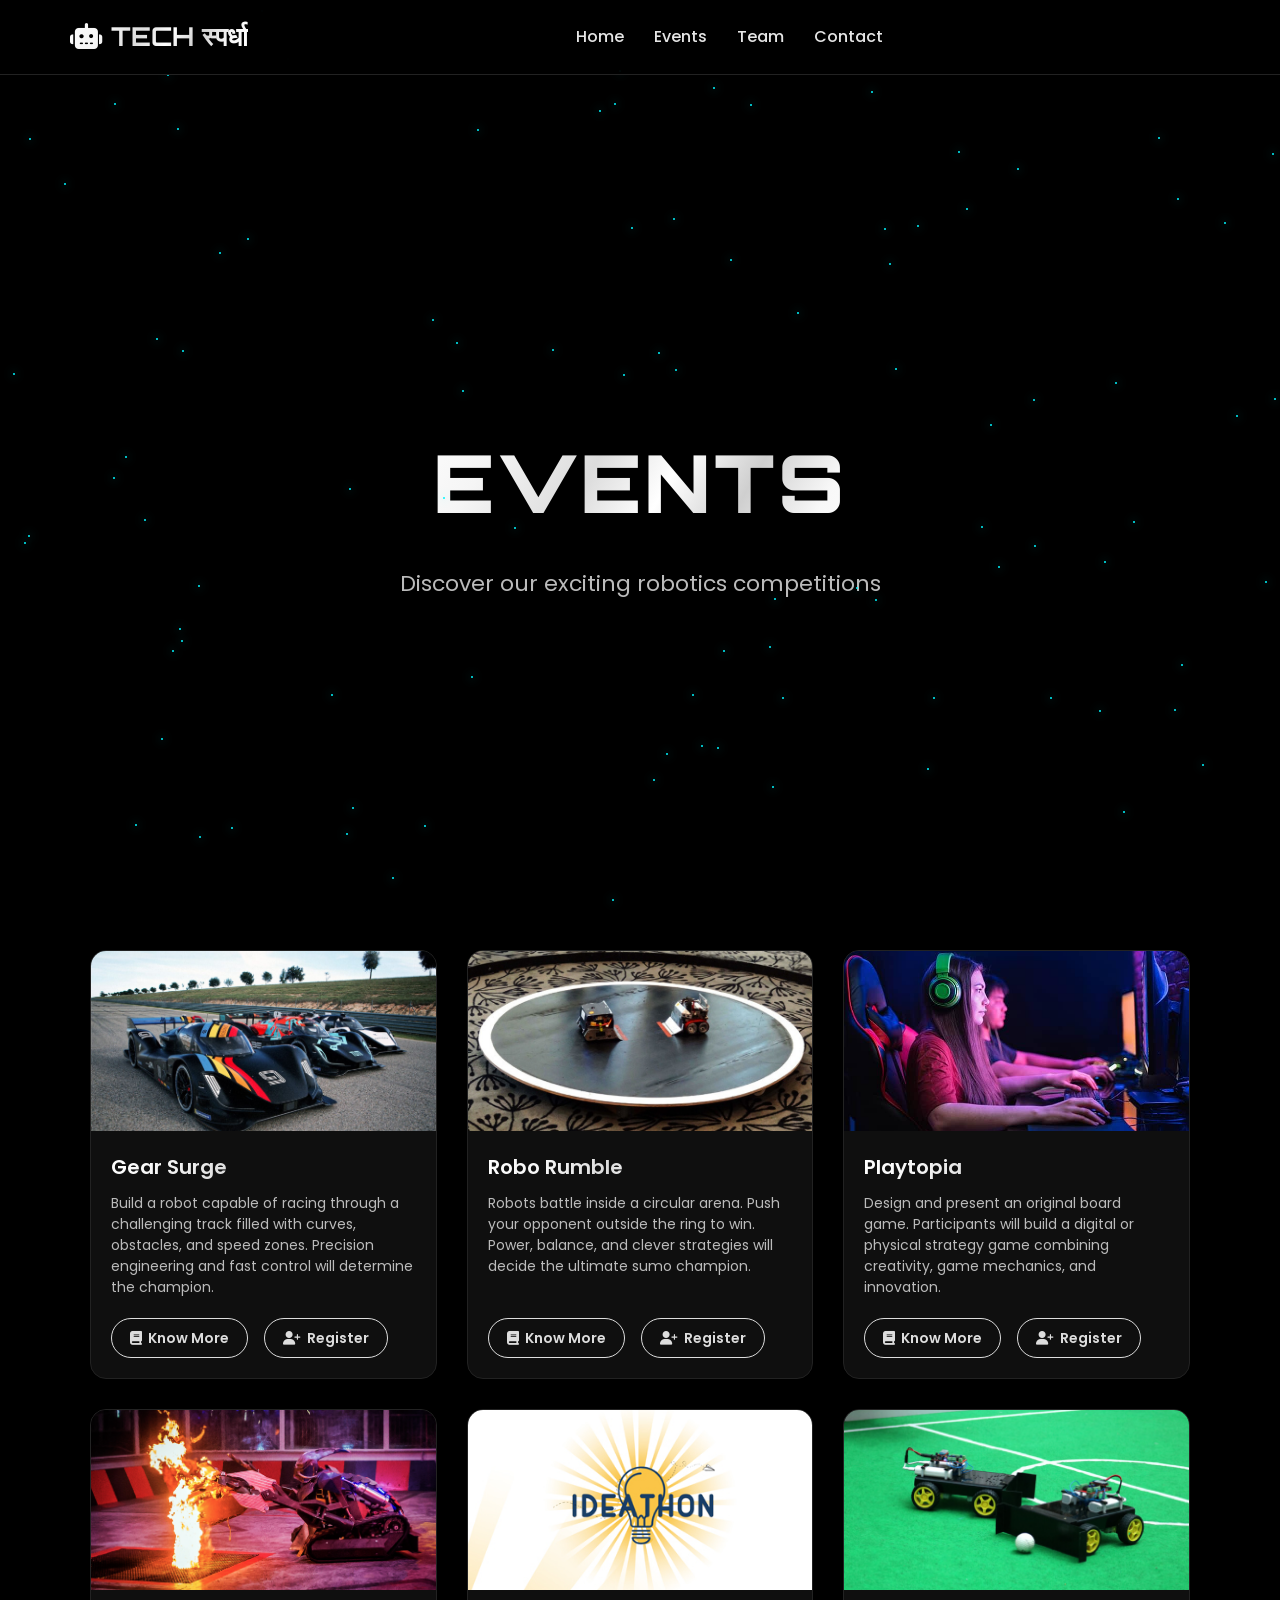
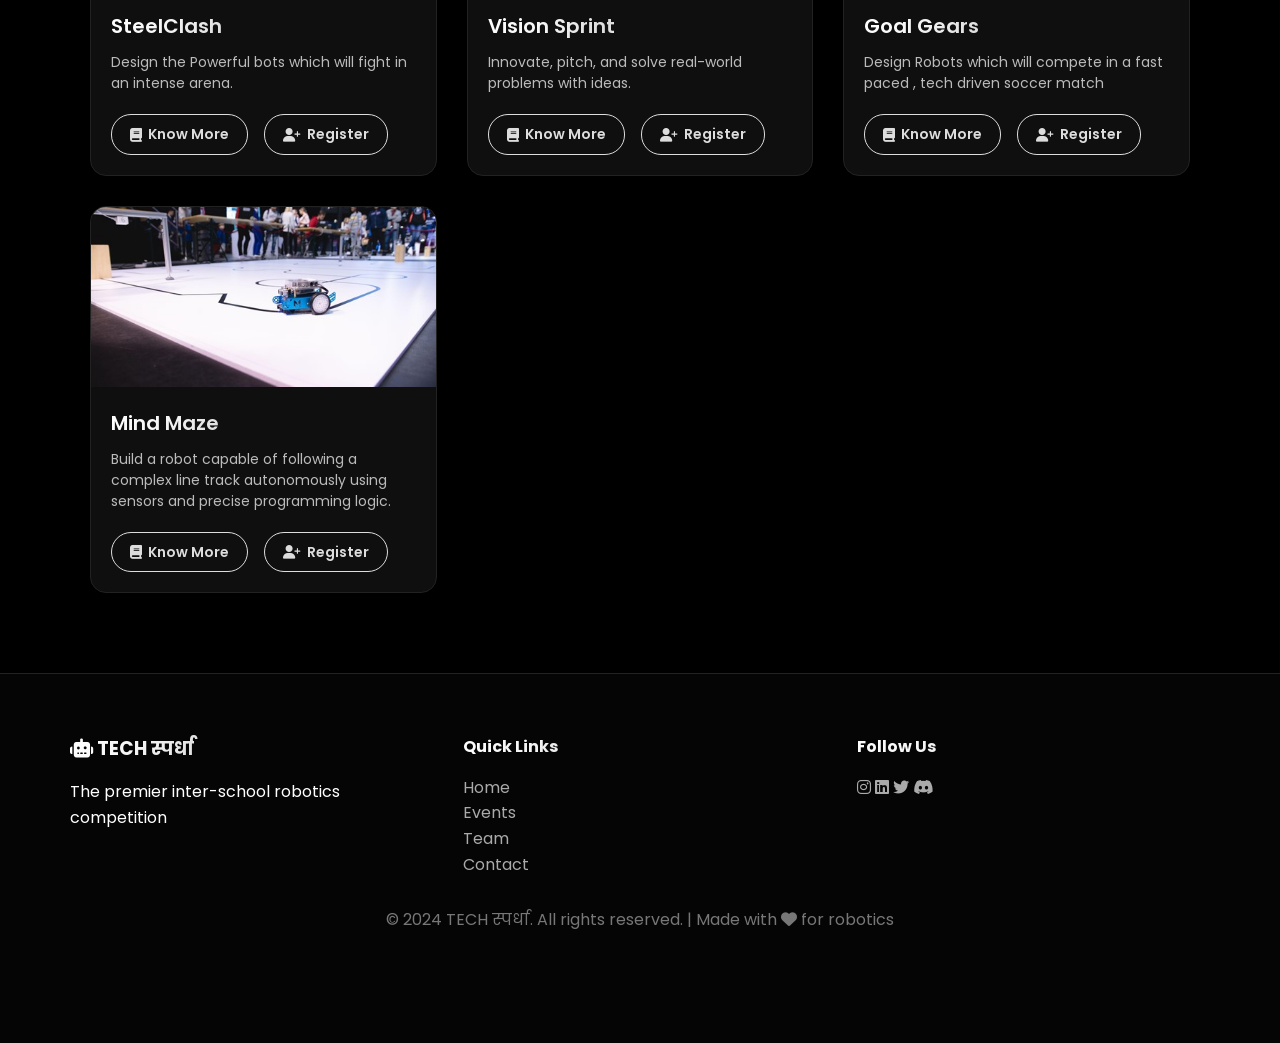
==== events.html @ 5dbe4485 "first commit" ====
<!DOCTYPE html>
<html lang="en">

<head>
    <meta charset="UTF-8">
    <meta name="viewport" content="width=device-width, initial-scale=1.0">
    <title>Events - TECH स्पर्धा</title>
    <link rel="stylesheet" href="css/style.css">
    <link
        href="https://fonts.googleapis.com/css2?family=Orbitron:wght@400;700;900&family=Poppins:wght@300;400;500;600;700&display=swap"
        rel="stylesheet">
    <link rel="stylesheet" href="https://cdnjs.cloudflare.com/ajax/libs/font-awesome/6.4.0/css/all.min.css">
</head>

<body>
    <!-- Navigation (same as index.html) -->
    <nav class="navbar" id="navbar">
        <div class="nav-container">
            <div class="nav-logo">
                <h2><i class="fas fa-robot"></i> TECH स्पर्धा</h2>
            </div>
            <ul class="nav-menu" id="nav-menu">
                <li><a href="index.html" class="nav-link">Home</a></li>
                <li><a href="events.html" class="nav-link active">Events</a></li>
                <li><a href="team.html" class="nav-link">Team</a></li>
                <li><a href="contact.html" class="nav-link">Contact</a></li>
            </ul>
            <div class="hamburger" id="hamburger">
                <span></span>
                <span></span>
                <span></span>
            </div>
        </div>
    </nav>

    <!-- Events Hero -->
    <section class="hero events-hero">
        <div class="particles-container" id="particles"></div>

        <div class="hero-content">
            <h1 class="hero-title">
                <span class="title-glow">EVENTS</span>
            </h1>

            <p class="hero-subtitle">
                Discover our exciting robotics competitions
            </p>
        </div>
    </section>


    <div class="container">

        <div class="events-grid reveal">

            <!-- Robo Race -->
            <div class="event-card">

                <div class="event-image">
                    <img src="images/roborace.jpg" alt="Robo Race">
                </div>

                <div class="event-content">

                    <h3 class="event-title">Gear Surge</h3>

                    <p class="event-description">
                        Build a robot capable of racing through a challenging
                        track filled with curves, obstacles, and speed zones.
                        Precision engineering and fast control will determine
                        the champion.
                    </p>

                    <div style="display:flex;gap:1rem;flex-wrap:wrap">

                        <a href="https://docs.google.com/document/d/19r7a6vHs6Zb6Gws77DwMlONx9nXaUW1XgzPPgQD-1MM/edit?usp=sharing" class="btn btn-primary glow-btn">
                            <i class="fas fa-book"></i> Know More
                        </a>

                        <a href="https://docs.google.com/forms/d/e/1FAIpQLSeAZu3N4TaOYRzeDO6bY5gR3OrfmacQBoKIBjnNvk2OwQA_SA/viewform?usp=header" class="btn btn-secondary glow-btn">
                            <i class="fas fa-user-plus"></i> Register
                        </a>

                    </div>
                </div>
            </div>


            <!-- Robo Sumo -->
            <div class="event-card">

                <div class="event-image">
                    <img src="images/robosumo.jpg" alt="Robo Sumo">
                </div>

                <div class="event-content">

                    <h3 class="event-title">Robo Rumble</h3>

                    <p class="event-description">
                        Robots battle inside a circular arena.
                        Push your opponent outside the ring to win.
                        Power, balance, and clever strategies will decide
                        the ultimate sumo champion.
                    </p>

                    <div style="display:flex;gap:1rem;flex-wrap:wrap">

                        <a href="https://www.canva.com/design/DAHD54fnrkE/pf0x6pQLyC8SDWZHCk8OaQ/edit?utm_content=DAHD54fnrkE&utm_campaign=designshare&utm_medium=link2&utm_source=sharebutton" class="btn btn-primary glow-btn">
                            <i class="fas fa-book"></i> Know More
                        </a>

                        <a href="https://docs.google.com/forms/d/e/1FAIpQLSdjxSISDIROyccso_bXUbIMFEIyvlvuUOYpcOmz6I207OYSbQ/viewform?usp=header" class="btn btn-secondary glow-btn">
                            <i class="fas fa-user-plus"></i> Register
                        </a>

                    </div>
                </div>
            </div>


            <!-- Playtopia -->
            <div class="event-card">

                <div class="event-image">
                    <img src="images/Playtopia.jpg" alt="Playtopia">
                </div>

                <div class="event-content">

                    <h3 class="event-title">Playtopia</h3>

                    <p class="event-description">
                        Design and present an original board game.
                        Participants will build a digital or physical
                        strategy game combining creativity,
                        game mechanics, and innovation.
                    </p>

                    <div style="display:flex;gap:1rem;flex-wrap:wrap">

                        <a href="#" class="btn btn-primary glow-btn">
                            <i class="fas fa-book"></i> Know More
                        </a>

                        <a href="#" class="btn btn-secondary glow-btn">
                            <i class="fas fa-user-plus"></i> Register
                        </a>

                    </div>
                </div>
            </div>


            <!-- Steel Clash -->
            <div class="event-card">

                <div class="event-image">
                    <img src="images/robowar.jpg" alt="Steel Clash">
                </div>

                <div class="event-content">

                    <h3 class="event-title">SteelClash</h3>

                    <p class="event-description">
                        Design the Powerful bots which will fight in an intense arena.
                    </p>

                    <div style="display:flex;gap:1rem;flex-wrap:wrap">

                        <a href="https://docs.google.com/document/d/1NfIkL4yysvDwyWN-y6WPr_WoPJZWs92OUw1VvDXWTPw/edit?tab=t.0" class="btn btn-primary glow-btn">
                            <i class="fas fa-book"></i> Know More
                        </a>

                        <a href="https://docs.google.com/forms/d/e/1FAIpQLScg9V_HmQF0khNQ1MRYf8Kh8GDA3vRK-QGTt0h68MbArfQ3XQ/viewform?usp=header" class="btn btn-secondary glow-btn">
                            <i class="fas fa-user-plus"></i> Register
                        </a>

                    </div>
                </div>
            </div>


            <!-- Vision Sprint -->
            <div class="event-card">

                <div class="event-image">
                    <img src="images/Vision.jpg" alt="Steel Clash">
                </div>

                <div class="event-content">

                    <h3 class="event-title">Vision Sprint</h3>

                    <p class="event-description">
                        Innovate, pitch, and solve real-world problems with ideas.
                    </p>

                    <div style="display:flex;gap:1rem;flex-wrap:wrap">

                        <a href="#" class="btn btn-primary glow-btn">
                            <i class="fas fa-book"></i> Know More
                        </a>

                        <a href="#" class="btn btn-secondary glow-btn">
                            <i class="fas fa-user-plus"></i> Register
                        </a>

                    </div>
                </div>
            </div>


            <!-- Goal Gears -->
            <div class="event-card">

                <div class="event-image">
                    <img src="images/robosoccer.jpg" alt="Goal Gears">
                </div>

                <div class="event-content">

                    <h3 class="event-title">Goal Gears</h3>

                    <p class="event-description">
                        Design Robots which will compete in a fast paced , tech driven soccer match
                    </p>

                    <div style="display:flex;gap:1rem;flex-wrap:wrap">

                        <a href="https://docs.google.com/document/d/15_ErCenuzZOabFydwCDh6E4BuXjCzUKPn5Hl1UNAxjU/edit?usp=sharing" class="btn btn-primary glow-btn">
                            <i class="fas fa-book"></i> Know More
                        </a>

                        <a href="https://docs.google.com/forms/d/e/1FAIpQLSdrqlQn7QvFm3JO25x3XCVvNGfj36WnvuYCMeFIhEW9r8CFxQ/viewform?usp=header" class="btn btn-secondary glow-btn">
                            <i class="fas fa-user-plus"></i> Register
                        </a>

                    </div>
                </div>
            </div>


            <!-- Line Follower -->
            <div class="event-card">

                <div class="event-image">
                    <img src="images/lfr.jpg" alt="Line Follower">
                </div>

                <div class="event-content">

                    <h3 class="event-title">Mind Maze</h3>

                    <p class="event-description">
                        Build a robot capable of following a complex
                        line track autonomously using sensors and
                        precise programming logic.
                    </p>

                    <div style="display:flex;gap:1rem;flex-wrap:wrap">

                        <a href="#" class="btn btn-primary glow-btn">
                            <i class="fas fa-book"></i> Know More
                        </a>

                        <a href="https://docs.google.com/forms/d/e/1FAIpQLSe1XOK1P92j1g7oLdrAQRCh21oIx9UdO5BETYP6MVZxD5YPZg/viewform?usp=header" class="btn btn-secondary glow-btn">
                            <i class="fas fa-user-plus"></i> Register
                        </a>

                    </div>
                </div>
            </div>


        </div>
    </div>

    <!-- Footer (same as index.html) -->
    <footer class="footer">
        <div class="container">
            <div class="footer-content">
                <div class="footer-section">
                    <h3><i class="fas fa-robot"></i> TECH स्पर्धा</h3>
                    <p>The premier inter-school robotics competition</p>
                </div>
                <div class="footer-section">
                    <h4>Quick Links</h4>
                    <ul>
                        <li><a href="index.html">Home</a></li>
                        <li><a href="events.html">Events</a></li>
                        <li><a href="team.html">Team</a></li>
                        <li><a href="contact.html">Contact</a></li>
                    </ul>
                </div>
                <div class="footer-section">
                    <h4>Follow Us</h4>
                    <div class="social-links">
                        <a href="#" class="social-link"><i class="fab fa-instagram"></i></a>
                        <a href="#" class="social-link"><i class="fab fa-linkedin"></i></a>
                        <a href="#" class="social-link"><i class="fab fa-twitter"></i></a>
                        <a href="#" class="social-link"><i class="fab fa-discord"></i></a>
                    </div>
                </div>
            </div>
            <div class="footer-bottom">
                <p>&copy; 2024 TECH स्पर्धा. All rights reserved. | Made with <i class="fas fa-heart glow-text"></i> for
                    robotics</p>
            </div>
        </div>
    </footer>

    <script src="js/script.js"></script>
</body>

</html>
---- css/style.css ----
/* ================================
RESET
================================ */

*{
margin:0;
padding:0;
box-sizing:border-box;
}

body{
font-family:'Poppins',sans-serif;
background:#000;
color:#fff;
overflow-x:hidden;
line-height:1.6;
}


/* ================================
METALLIC GRADIENT VARIABLES
================================ */

:root{

--metal1:#ffffff;
--metal2:#e5e5e5;
--metal3:#cfcfcf;
--metal4:#9e9e9e;

--metal-gradient:linear-gradient(
120deg,
#ffffff 0%,
#f5f5f5 20%,
#dcdcdc 40%,
#ffffff 55%,
#cfcfcf 70%,
#f8f8f8 85%,
#ffffff 100%
);

}


/* ================================
NAVBAR
================================ */

.navbar{
position:fixed;
top:0;
width:100%;
background:rgba(0,0,0,.9);
backdrop-filter:blur(10px);
border-bottom:1px solid #222;
z-index:1000;
}

.nav-container{
max-width:1200px;
margin:auto;
display:flex;
align-items:center;
justify-content:space-between;
padding:16px 30px;
}

.nav-logo h2{
font-family:'Orbitron',monospace;
font-size:26px;
background:var(--metal-gradient);
-webkit-background-clip:text;
-webkit-text-fill-color:transparent;
}

.nav-menu{
list-style:none;
display:flex;
gap:30px;
}

.nav-link{
text-decoration:none;
color:#e5e5e5;
font-weight:500;
position:relative;
}

.nav-link::after{
content:'';
position:absolute;
bottom:-6px;
left:0;
width:0;
height:2px;
background:var(--metal-gradient);
transition:.3s;
}

.nav-link:hover::after,
.nav-link.active::after{
width:100%;
}


/* ================================
HERO
================================ */

.hero{
min-height:100vh;
display:flex;
align-items:center;
justify-content:center;
text-align:center;
padding-top:120px;
}

.hero-title{
font-family:'Orbitron',monospace;
font-size:80px;
font-weight:900;
letter-spacing:3px;

background:var(--metal-gradient);
-webkit-background-clip:text;
-webkit-text-fill-color:transparent;
}

.hero-subtitle{
font-size:22px;
margin-top:20px;
color:#bbb;
}


/* ================================
BUTTONS
================================ */

.btn{
padding:14px 32px;
border-radius:40px;
text-decoration:none;
font-weight:600;
display:inline-flex;
align-items:center;
gap:10px;
transition:.3s;
}

.btn-primary{
border:2px solid #fff;
color:#fff;
background:transparent;
}

.btn-primary:hover{
background:#fff;
color:#000;
}

.btn-secondary{
border:2px solid #ddd;
color:#ddd;
}

.btn:hover{
transform:translateY(-4px);
}


/* ================================
SECTION TITLES
================================ */

.section-title{

font-family:'Orbitron',monospace;
font-size:48px;
text-align:center;
margin-bottom:60px;

background:var(--metal-gradient);
-webkit-background-clip:text;
-webkit-text-fill-color:transparent;

text-shadow:
0 0 6px rgba(255,255,255,0.25),
0 0 12px rgba(200,200,200,0.15);
}


/* ================================
ABOUT
================================ */

.about{
padding:100px 0;
}

.about-text{
max-width:800px;
margin:auto;
text-align:center;
}

.about-text p{
font-size:18px;
margin-bottom:30px;
color:#ccc;
}

.stats-grid{
display:grid;
grid-template-columns:repeat(3,1fr);
gap:40px;
margin-top:30px;
text-align:center;
}

.stat-item h3{
font-size:40px;
font-family:'Orbitron';

background:var(--metal-gradient);
-webkit-background-clip:text;
-webkit-text-fill-color:transparent;
}

.stat-item p{
color:#aaa;
}


/* ================================
EVENT HIGHLIGHTS
================================ */

.highlights{
padding:100px 0;
background:#050505;
}

.highlights-grid{
display:grid;
grid-template-columns:repeat(auto-fit,minmax(250px,1fr));
gap:30px;
}

.highlight-card{
background:#0f0f0f;
padding:40px 25px;
border-radius:18px;
border:1px solid #1f1f1f;
text-align:center;
transition:.3s;
}

.highlight-card:hover{
transform:translateY(-10px);
border-color:#aaa;
box-shadow:0 20px 40px rgba(255,255,255,.08);
}

.highlight-icon{

font-size:45px;
margin-bottom:20px;

background:var(--metal-gradient);
-webkit-background-clip:text;
-webkit-text-fill-color:transparent;

}


/* ================================
COUNTDOWN
================================ */

.countdown{
padding:100px 0;
}

.countdown-container{
display:flex;
justify-content:center;
gap:25px;
flex-wrap:wrap;
}

.countdown-item{
background:#0f0f0f;
padding:25px;
border-radius:16px;
border:1px solid #222;
text-align:center;
min-width:120px;
}

.countdown-number{

font-size:42px;
font-family:'Orbitron';

background:var(--metal-gradient);
-webkit-background-clip:text;
-webkit-text-fill-color:transparent;

}

.countdown-label{
font-size:12px;
letter-spacing:1px;
color:#aaa;
}


/* ================================
SPONSORS
================================ */

.sponsors{
padding:80px 0;
background:#050505;
}

.sponsors-grid{
display:flex;
justify-content:center;
gap:40px;
flex-wrap:wrap;
}

.sponsor-logo{
padding:25px 40px;
border-radius:14px;
border:1px solid #222;
display:flex;
flex-direction:column;
align-items:center;
gap:10px;
transition:.3s;
}

.sponsor-logo:hover{
border-color:#ccc;
box-shadow:0 0 25px rgba(255,255,255,.15);
}


/* ================================
FOOTER
================================ */

.footer{
background:#050505;
padding:60px 0 30px;
border-top:1px solid #222;
}

.footer-content{
display:grid;
grid-template-columns:repeat(auto-fit,minmax(200px,1fr));
gap:40px;
}

.footer-section h3,
.footer-section h4{

background:var(--metal-gradient);
-webkit-background-clip:text;
-webkit-text-fill-color:transparent;

margin-bottom:15px;
}

.footer-section ul{
list-style:none;
}

.footer-section a{
text-decoration:none;
color:#aaa;
}

.footer-section a:hover{
color:#fff;
}

.footer-bottom{
margin-top:30px;
text-align:center;
color:#777;
}


/* ================================
RESPONSIVE
================================ */

@media(max-width:768px){

.hero-title{
font-size:48px;
}

.stats-grid{
grid-template-columns:1fr;
}

.countdown-container{
flex-direction:column;
align-items:center;
}

}

/* ================================
EVENTS PAGE
================================ */

.events-page{
    padding:140px 20px 80px;
    max-width:1200px;
    margin:auto;
}

/* GRID LAYOUT */
.events-grid{
    display:grid;
    grid-template-columns:repeat(auto-fit,minmax(280px,1fr));
    gap:30px;
    margin-top:50px;
    align-items:stretch;
    padding: 0 20px;
}

/* CARD */
.event-card{
    background:#0f0f0f;
    border:1px solid #222;
    border-radius:16px;

    display:flex;
    flex-direction:column;

    overflow:hidden;
    transition:0.3s;
}

.event-card:hover{
    transform:translateY(-10px) scale(1.02);
    border-color:#aaa;
    box-shadow:0 15px 30px rgba(255,255,255,0.08);
}

/* IMAGE */
.event-image img{
    width:100%;
    height:180px;
    object-fit:cover;
    display:block;
}

/* CONTENT */
.event-content{
    padding:20px;
    display:flex;
    flex-direction:column;
    flex-grow:1;
}

/* TITLE */
.event-title{
    font-size:20px;
    font-weight:600;
    margin-bottom:10px;

    background:var(--metal-gradient);
    -webkit-background-clip:text;
    -webkit-text-fill-color:transparent;
}

/* DESCRIPTION */
.event-description{
    color:#bbb;
    font-size:14px;
    line-height:1.5;
    margin-bottom:20px;
}

/* BUTTON CONTAINER */
.event-content div{
    margin-top:auto;
    display:flex;
    gap:10px;
    flex-wrap:wrap;
}

/* BUTTONS */
.event-btn,
.btn{
    display:inline-flex;
    align-items:center;
    gap:6px;

    padding:8px 18px;
    border-radius:20px;
    border:1px solid #ddd;

    color:#ddd;
    text-decoration:none;
    font-size:14px;

    transition:0.3s;
}

.event-btn:hover,
.btn:hover{
    background:#fff;
    color:#000;
}


/* ================================
TEAM PAGE (FINAL FIXED)
================================ */

.team-page{
    padding:140px 20px 80px;
    max-width:1200px;
    margin:auto;
}

/* CONTAINER FIX */
.container{
    max-width:1200px;
    margin:auto;
    padding:0 30px 80px;
}

/* GRID */
.team-grid{
    display:grid;
    grid-template-columns:repeat(auto-fit,minmax(280px,1fr));
    gap:40px;
    margin-top:80px;
}

/* CARD */
.team-card{
    background:#0f0f0f;
    border:1px solid #222;
    border-radius:18px;

    overflow:hidden;
    text-align:center;

    transition:0.3s;
}

.team-card:hover{
    transform:translateY(-10px) scale(1.02);
    border-color:#aaa;
    box-shadow:0 15px 30px rgba(255,255,255,0.08);
}

/* IMAGE */
.team-photo{
    width: 100%;
    height: 260px;
    display: flex;
    align-items: center;
    justify-content: center;
    background: #111; /* optional background */
    border-radius: 16px;
    overflow: hidden;
}

.team-photo img{
    width: 100%;
    height: 100%;
    object-fit: cover;
    object-position: top; /* 👈 focuses face */
}

/* HOVER ZOOM */
.team-card:hover .team-photo img{
    transform:scale(1.08);
}

/* TEXT */
.team-name{
    font-size:20px;
    font-weight:600;
    margin-top:15px;

    background:var(--metal-gradient);
    -webkit-background-clip:text;
    -webkit-text-fill-color:transparent;
}

.team-position{
    color:#bbb;
    font-size:14px;
    margin-top:6px;
    margin-bottom:20px;
}

/* SPACING FIX */
.team-card{
    padding-bottom:20px;
}

/* ================================
CONTACT PAGE (FINAL PROFESSIONAL)
================================ */

/* PAGE WRAPPER */
.contact-page{
    padding:140px 20px 80px;
    max-width:1200px;
    margin:auto;
}

/* CONTAINER FIX (IMPORTANT) */
.container{
    max-width:1200px;
    margin:auto;
    padding:0 30px 80px;
}

/* MAIN GRID */
.contact-container{
    display:grid;
    grid-template-columns:1fr 1fr;
    gap:70px;
    margin-top:90px;
}

/* ========================
LEFT SIDE (CONTACT INFO)
======================== */

.contact-info{
    display:flex;
    flex-direction:column;
    gap:25px;
}

/* TITLE */
.section-title{
    margin-bottom:30px !important;
}

/* CONTACT ITEM CARD */
.contact-item{
    display:flex;
    align-items:flex-start;
    gap:15px;

    background:#0f0f0f;
    border:1px solid #222;
    border-radius:14px;

    padding:20px;

    transition:0.3s;
}

.contact-item:hover{
    border-color:#aaa;
    transform:translateY(-4px);
}

/* ICON */
.contact-item i{
    font-size:18px;
    color:#aaa;
    margin-top:4px;
}

/* TEXT */
.contact-item h4{
    margin:0;
    font-size:15px;
    color:#fff;
}

.contact-item p{
    margin:5px 0 0;
    font-size:13px;
    color:#bbb;
    line-height:1.5;
}

/* ========================
MAP
======================== */

#map{
    width:100%;
    height:220px;
    border-radius:14px;
    border:1px solid #222;
    margin-top:20px;
    overflow:hidden;
}

/* ========================
RIGHT SIDE (FORM)
======================== */

.contact-form-container{
    background:#0f0f0f;
    border:1px solid #222;
    border-radius:16px;
    padding:35px;
}

/* FORM */
.contact-form{
    display:flex;
    flex-direction:column;
}

/* FORM GROUP */
.form-group{
    display:flex;
    flex-direction:column;
    margin-bottom:18px;
}

/* LABEL */
.form-group label{
    font-size:13px;
    margin-bottom:6px;
    color:#bbb;
}

/* INPUT + TEXTAREA */
.contact-form input,
.contact-form textarea{
    width:100%;
    padding:12px;

    background:#111;
    border:1px solid #333;
    border-radius:8px;

    color:#fff;
    font-size:14px;

    transition:0.3s;
}

/* TEXTAREA */
.contact-form textarea{
    min-height:130px;
    resize:none;
}

/* FOCUS */
.contact-form input:focus,
.contact-form textarea:focus{
    outline:none;
    border-color:#aaa;
}

/* BUTTON */
.contact-form button{
    margin-top:10px;

    padding:12px;
    border-radius:25px;
    border:1px solid #ddd;

    background:transparent;
    color:#ddd;

    cursor:pointer;
    transition:0.3s;

    display:flex;
    justify-content:center;
    align-items:center;
    gap:8px;
}

.contact-form button:hover{
    background:#fff;
    color:#000;
}

/* ========================
RESPONSIVE
======================== */

@media(max-width:768px){

    .contact-container{
        grid-template-columns:1fr;
        gap:40px;
        margin-top:60px;
    }

    .container{
        padding:0 20px 60px;
    }

}


/* MOBILE */

@media(max-width:768px){

.contact-container{
grid-template-columns:1fr;
}

}
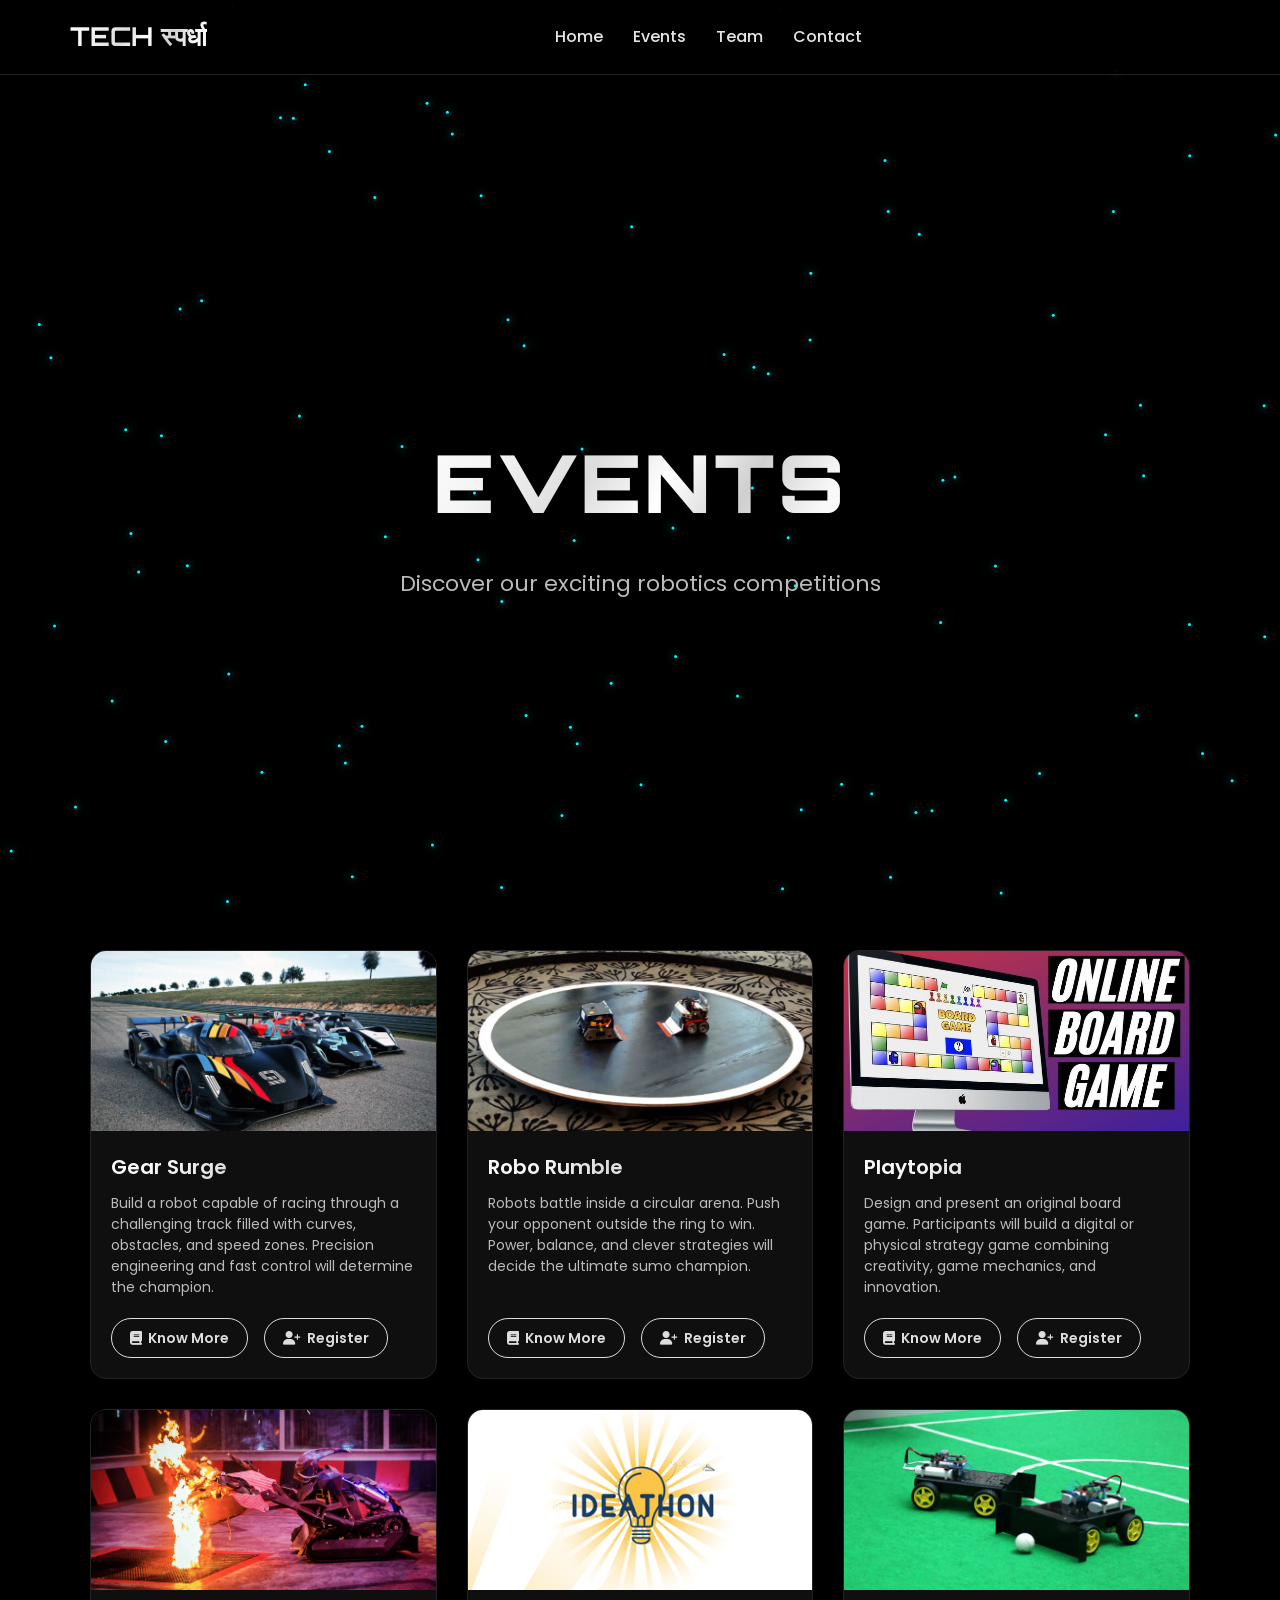
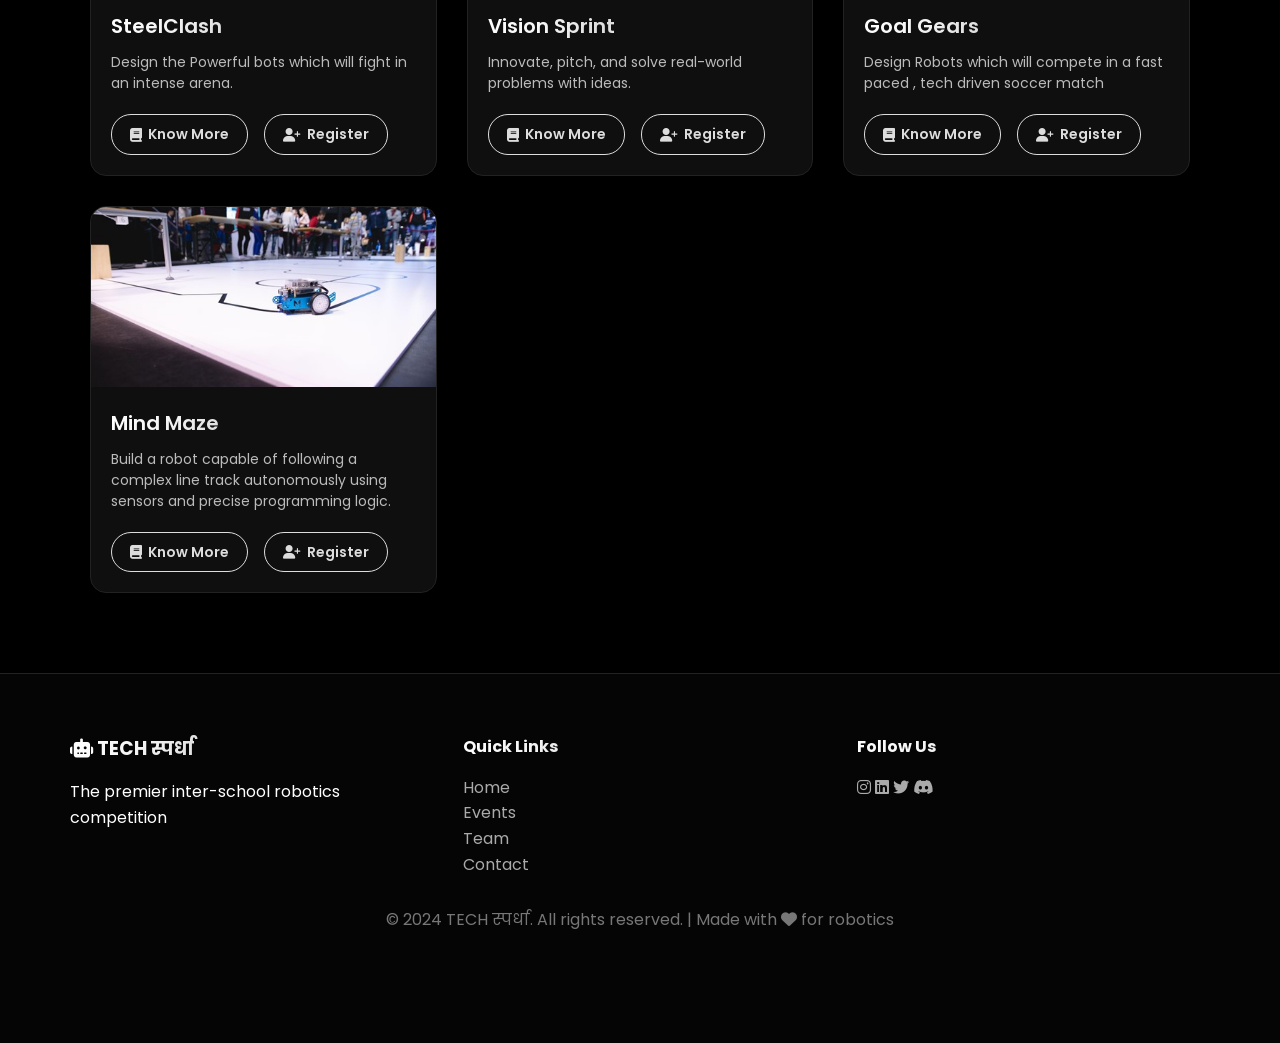
==== commit 875c835d: "All Changes Done" ====
--- a/events.html
+++ b/events.html
@@ -17,7 +17,7 @@
     <nav class="navbar" id="navbar">
         <div class="nav-container">
             <div class="nav-logo">
-                <h2><i class="fas fa-robot"></i> TECH स्पर्धा</h2>
+                <h2>TECH स्पर्धा</h2>
             </div>
             <ul class="nav-menu" id="nav-menu">
                 <li><a href="index.html" class="nav-link">Home</a></li>
@@ -139,11 +139,11 @@
 
                     <div style="display:flex;gap:1rem;flex-wrap:wrap">
 
-                        <a href="#" class="btn btn-primary glow-btn">
-                            <i class="fas fa-book"></i> Know More
-                        </a>
-
-                        <a href="#" class="btn btn-secondary glow-btn">
+                        <a href="https://docs.google.com/document/d/1YIQaDPcVjsXDkwvi2ww8RN8HC2fk8VERERthSKOPG-g/edit?usp=sharing" class="btn btn-primary glow-btn">
+                            <i class="fas fa-book"></i> Know More
+                        </a>
+
+                        <a href="https://docs.google.com/forms/d/e/1FAIpQLSd9yPsGCrFJzLgmVbuhNuQzIwQ5uS__9_4EkKC1BhMapAZBDg/viewform?usp=publish-editor" class="btn btn-secondary glow-btn">
                             <i class="fas fa-user-plus"></i> Register
                         </a>
 
@@ -199,11 +199,11 @@
 
                     <div style="display:flex;gap:1rem;flex-wrap:wrap">
 
-                        <a href="#" class="btn btn-primary glow-btn">
-                            <i class="fas fa-book"></i> Know More
-                        </a>
-
-                        <a href="#" class="btn btn-secondary glow-btn">
+                        <a href="https://docs.google.com/document/d/1GAdlkCftAn0LQY6GnH5or8vhtFfBnxmdVXZkFcJkobM/edit?usp=sharing" class="btn btn-primary glow-btn">
+                            <i class="fas fa-book"></i> Know More
+                        </a>
+
+                        <a href="https://docs.google.com/forms/d/e/1FAIpQLSfaAxcAOdb6Htayyx6TpuRFa4JlXLo8Ambho0jCAOQ2uXTHNw/viewform?usp=publish-editor" class="btn btn-secondary glow-btn">
                             <i class="fas fa-user-plus"></i> Register
                         </a>
 
@@ -261,7 +261,7 @@
 
                     <div style="display:flex;gap:1rem;flex-wrap:wrap">
 
-                        <a href="#" class="btn btn-primary glow-btn">
+                        <a href="https://docs.google.com/document/d/1nLGZhTI2kmW9TyPiVo-b1lPa7jYS0iHd1Pf-ZHwaK9w/edit?usp=sharing" class="btn btn-primary glow-btn">
                             <i class="fas fa-book"></i> Know More
                         </a>
 
--- a/css/style.css
+++ b/css/style.css
@@ -483,6 +483,14 @@
     -webkit-text-fill-color:transparent;
 }
 
+
+.team-photo img{
+    width: 100%;
+    height: 100%;
+    object-fit: cover;
+    object-position: center top; /* default focus */
+}
+
 /* DESCRIPTION */
 .event-description{
     color:#bbb;
@@ -821,4 +829,23 @@
 grid-template-columns:1fr;
 }
 
+}
+
+#particles{
+    position: fixed;
+    top: 0;
+    left: 0;
+    width: 100%;
+    height: 100%;
+    pointer-events: none;
+    z-index: -1;
+}
+
+.particle{
+    position: absolute;
+    width: 3px;
+    height: 3px;
+    background: #00f7ff;
+    border-radius: 50%;
+    box-shadow: 0 0 8px #00f7ff;
 }
